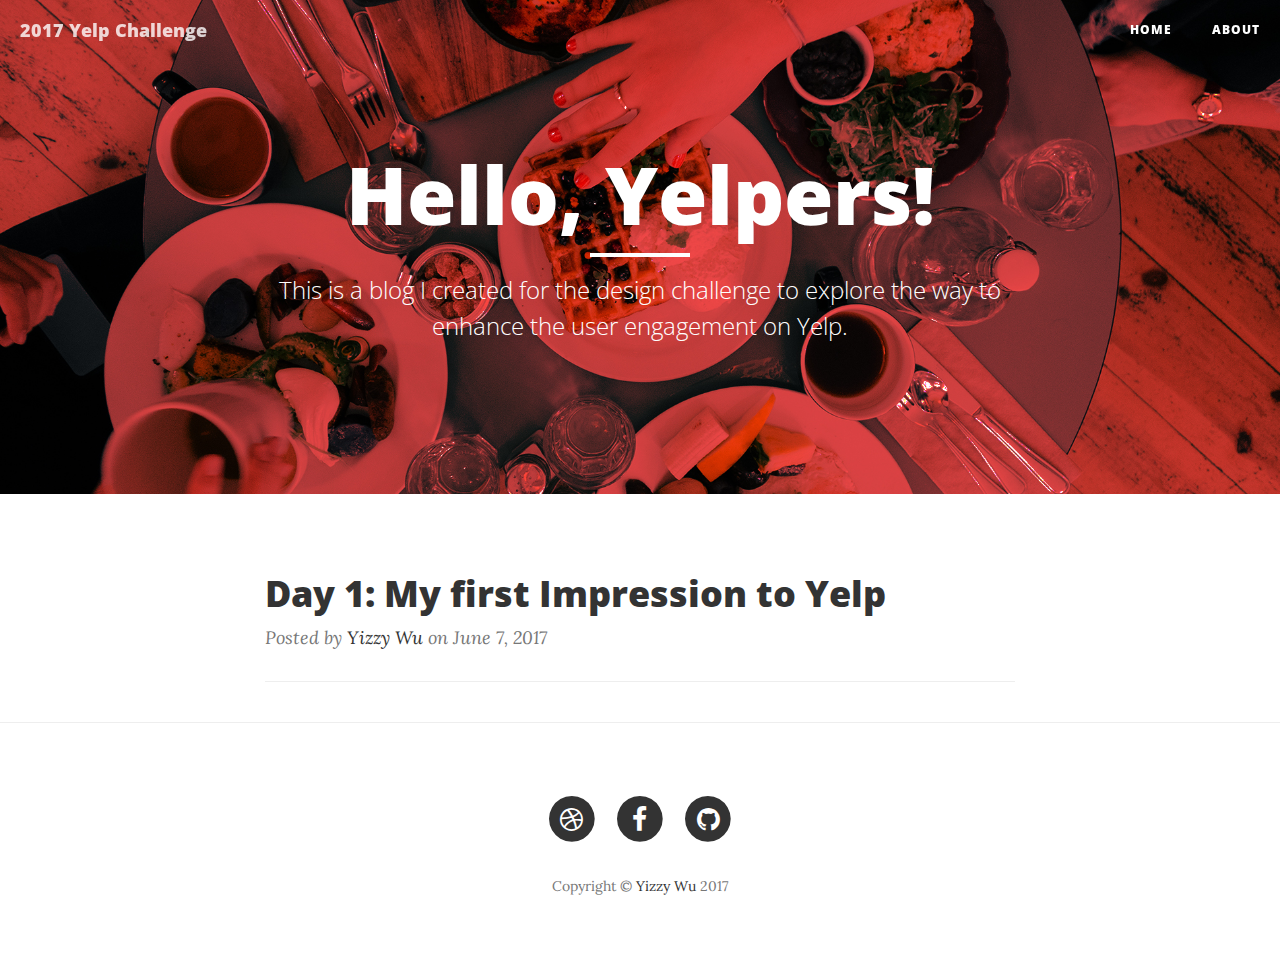
==== index.html @ 993daf28 "first commit and push + day1" ====
<!DOCTYPE html>
<html lang="en">

<head>

    <meta charset="utf-8">
    <meta http-equiv="X-UA-Compatible" content="IE=edge">
    <meta name="viewport" content="width=device-width, initial-scale=1">
    <meta name="description" content="">
    <meta name="author" content="">

    <title>Yizzy | Yelp Prodoct Design Challenge</title>

    <!-- Bootstrap Core CSS -->
    <link href="vendor/bootstrap/css/bootstrap.css" rel="stylesheet">

    <!-- Theme CSS -->
    <link href="css/clean-blog.css" rel="stylesheet">

    <!-- Custom Fonts -->
    <link href="vendor/font-awesome/css/font-awesome.min.css" rel="stylesheet" type="text/css">
    <link href='https://fonts.googleapis.com/css?family=Lora:400,700,400italic,700italic' rel='stylesheet' type='text/css'>
    <link href='https://fonts.googleapis.com/css?family=Open+Sans:300italic,400italic,600italic,700italic,800italic,400,300,600,700,800' rel='stylesheet' type='text/css'>

    <!-- HTML5 Shim and Respond.js IE8 support of HTML5 elements and media queries -->
    <!-- WARNING: Respond.js doesn't work if you view the page via file:// -->
    <!--[if lt IE 9]>
        <script src="https://oss.maxcdn.com/libs/html5shiv/3.7.0/html5shiv.js"></script>
        <script src="https://oss.maxcdn.com/libs/respond.js/1.4.2/respond.min.js"></script>
    <![endif]-->

</head>

<body>

    <!-- Navigation -->
    <nav class="navbar navbar-default navbar-custom navbar-fixed-top">
        <div class="container-fluid">
            <!-- Brand and toggle get grouped for better mobile display -->
            <div class="navbar-header page-scroll">
                <button type="button" class="navbar-toggle" data-toggle="collapse" data-target="#bs-example-navbar-collapse-1">
                    <span class="sr-only">Toggle navigation</span>
                    Menu <i class="fa fa-bars"></i>
                </button>
                <a class="navbar-brand" href="index.html">2017 Yelp Challenge</a>
            </div>

            <!-- Collect the nav links, forms, and other content for toggling -->
            <div class="collapse navbar-collapse" id="bs-example-navbar-collapse-1">
                <ul class="nav navbar-nav navbar-right">
                    <li>
                        <a href="index.html">Home</a>
                    </li>
                    <li>
                        <a href="about.html">About</a>
                    </li>
                </ul>
            </div>
            <!-- /.navbar-collapse -->
        </div>
        <!-- /.container -->
    </nav>

    <!-- Page Header -->
    <!-- Set your background image for this header on the line below. -->
    <header class="intro-header" style="background-image: url('img/home-bg.jpg')">
        <div class="container">
            <div class="row">
                <div class="col-lg-8 col-lg-offset-2 col-md-10 col-md-offset-1">
                    <div class="site-heading">
                        <h1>Hello, Yelpers!</h1>
                        <hr class="small">
                        <span class="subheading">This is a blog I created for the design challenge to explore the way to enhance the user engagement on Yelp.</span>
                    </div>
                </div>
            </div>
        </div>
    </header>

    <!-- Main Content -->
    <div class="container">
        <div class="row">
            <div class="col-lg-8 col-lg-offset-2 col-md-10 col-md-offset-1">
                <div class="post-preview">
                    <a href="post_d1.html">
                        <h2 class="post-title">
                            Day 1: My first Impression to Yelp
                        </h2>
                    </a>
                    <p class="post-meta">Posted by <a href="#">Yizzy Wu</a> on June 7, 2017</p>
                </div>
                <hr>
                <!-- Pager -->
<!--                 <ul class="pager">
                    <li class="next">
                        <a href="#">Older Posts &rarr;</a>
                    </li>
                </ul> -->
            </div>
        </div>
    </div>

    <hr>

    <!-- Footer -->
    <footer>
        <div class="container">
            <div class="row">
                <div class="col-lg-8 col-lg-offset-2 col-md-10 col-md-offset-1">
                    <ul class="list-inline text-center">
                        <li>
                            <a href="https://dribbble.com/easeinout" target="_blank">
                                <span class="fa-stack fa-lg">
                                    <i class="fa fa-circle fa-stack-2x"></i>
                                    <i class="fa fa-dribbble fa-stack-1x fa-inverse"></i>
                                </span>
                            </a>
                        </li>
                        <li>
                            <a href="https://www.facebook.com/wuzihyi" target="_blank">
                                <span class="fa-stack fa-lg">
                                    <i class="fa fa-circle fa-stack-2x"></i>
                                    <i class="fa fa-facebook fa-stack-1x fa-inverse"></i>
                                </span>
                            </a>
                        </li>
                        <li>
                            <a href="https://github.com/wutzui" target="_blank">
                                <span class="fa-stack fa-lg">
                                    <i class="fa fa-circle fa-stack-2x"></i>
                                    <i class="fa fa-github fa-stack-1x fa-inverse"></i>
                                </span>
                            </a>
                        </li>
                    </ul>
                    <p class="copyright text-muted">Copyright &copy; 
                    <a href="http://easeinout.com" target="_blank" style="text-decoration: none;">Yizzy Wu</a> 
                    2017</p>
                </div>
            </div>
        </div>
    </footer>

    <!-- jQuery -->
    <script src="vendor/jquery/jquery.min.js"></script>

    <!-- Bootstrap Core JavaScript -->
    <script src="vendor/bootstrap/js/bootstrap.min.js"></script>

    <!-- Contact Form JavaScript -->
    <script src="js/jqBootstrapValidation.js"></script>
    <script src="js/contact_me.js"></script>

    <!-- Theme JavaScript -->
    <script src="js/clean-blog.min.js"></script>

</body>

</html>
---- css/clean-blog.css ----
/*!
 * Start Bootstrap - Clean Blog v3.3.7+1 (http://startbootstrap.com/template-overviews/clean-blog)
 * Copyright 2013-2017 Start Bootstrap
 * Licensed under MIT (https://github.com/BlackrockDigital/startbootstrap/blob/gh-pages/LICENSE)
 */
body {
  font-family: 'Lora', 'Times New Roman', serif;
  font-size: 20px;
  color: #333333;
}
p {
  line-height: 1.5;
  margin: 30px 0;
}
p a {
  text-decoration: underline;
}
h1,
h2,
h3,
h4,
h5,
h6 {
  font-family: 'Open Sans', 'Helvetica Neue', Helvetica, Arial, sans-serif;
  font-weight: 800;
}
a {
  color: #333333;
}
a:hover,
a:focus {
  color: #ff2222;
}
a img:hover,
a img:focus {
  cursor: zoom-in;
}
blockquote {
  color: #777777;
  font-style: italic;
}
hr.small {
  max-width: 100px;
  margin: 15px auto;
  border-width: 4px;
  border-color: white;
}
.navbar-custom {
  position: absolute;
  top: 0;
  left: 0;
  width: 100%;
  z-index: 3;
  font-family: 'Open Sans', 'Helvetica Neue', Helvetica, Arial, sans-serif;
}
.navbar-custom .navbar-brand {
  font-weight: 800;
}
.navbar-custom .navbar-header .navbar-toggle {
  color: #777777;
  font-weight: 800;
  text-transform: uppercase;
  font-size: 12px;
}
.navbar-custom .nav li a {
  text-transform: uppercase;
  font-size: 12px;
  font-weight: 800;
  letter-spacing: 1px;
}
@media only screen and (min-width: 768px) {
  .navbar-custom {
    background: transparent;
    border-bottom: 1px solid transparent;
  }
  .navbar-custom .navbar-brand {
    color: white;
    padding: 20px;
  }
  .navbar-custom .navbar-brand:hover,
  .navbar-custom .navbar-brand:focus {
    color: rgba(255, 255, 255, 0.8);
  }
  .navbar-custom .nav li a {
    color: white;
    padding: 20px;
  }
  .navbar-custom .nav li a:hover,
  .navbar-custom .nav li a:focus {
    color: rgba(255, 255, 255, 0.8);
  }
  .navbar-custom .nav li ul.dropdown-menu a {
    color: #333333;
  }
  .navbar-custom .nav li ul.dropdown-menu a:hover,
  .navbar-custom .nav li ul.dropdown-menu a:focus {
    color: #ff2222;
  }
}
@media only screen and (min-width: 1170px) {
  .navbar-custom {
    -webkit-transition: background-color 0.3s;
    -moz-transition: background-color 0.3s;
    transition: background-color 0.3s;
    /* Force Hardware Acceleration in WebKit */
    -webkit-transform: translate3d(0, 0, 0);
    -moz-transform: translate3d(0, 0, 0);
    -ms-transform: translate3d(0, 0, 0);
    -o-transform: translate3d(0, 0, 0);
    transform: translate3d(0, 0, 0);
    -webkit-backface-visibility: hidden;
    backface-visibility: hidden;
  }
  .navbar-custom.is-fixed {
    /* when the user scrolls down, we hide the header right above the viewport */
    position: fixed;
    top: -61px;
    background-color: rgba(255, 255, 255, 0.9);
    border-bottom: 1px solid #f2f2f2;
    -webkit-transition: -webkit-transform 0.3s;
    -moz-transition: -moz-transform 0.3s;
    transition: transform 0.3s;
  }
  .navbar-custom.is-fixed .navbar-brand {
    color: #333333;
  }
  .navbar-custom.is-fixed .navbar-brand:hover,
  .navbar-custom.is-fixed .navbar-brand:focus {
    color: #ff2222;
  }
  .navbar-custom.is-fixed .nav li a {
    color: #333333;
  }
  .navbar-custom.is-fixed .nav li a:hover,
  .navbar-custom.is-fixed .nav li a:focus {
    color: #ff2222;
  }
  .navbar-custom.is-visible {
    /* if the user changes the scrolling direction, we show the header */
    -webkit-transform: translate3d(0, 100%, 0);
    -moz-transform: translate3d(0, 100%, 0);
    -ms-transform: translate3d(0, 100%, 0);
    -o-transform: translate3d(0, 100%, 0);
    transform: translate3d(0, 100%, 0);
  }
}
.intro-header {
  background-color: #777777;
  background: no-repeat center center;
  background-attachment: scroll;
  -webkit-background-size: cover;
  -moz-background-size: cover;
  background-size: cover;
  -o-background-size: cover;
  margin-bottom: 50px;
}
.intro-header .site-heading,
.intro-header .post-heading,
.intro-header .page-heading {
  padding: 100px 0 50px;
  color: white;
}
@media only screen and (min-width: 768px) {
  .intro-header .site-heading,
  .intro-header .post-heading,
  .intro-header .page-heading {
    padding: 150px 0;
  }
}
.intro-header .site-heading,
.intro-header .page-heading {
  text-align: center;
}
.intro-header .site-heading h1,
.intro-header .page-heading h1 {
  margin-top: 0;
  font-size: 50px;
}
.intro-header .site-heading .subheading,
.intro-header .page-heading .subheading {
  font-size: 24px;
  line-height: 1.5;
  display: block;
  font-family: 'Open Sans', 'Helvetica Neue', Helvetica, Arial, sans-serif;
  font-weight: 300;
  margin: 10px 0 0;
}
@media only screen and (min-width: 768px) {
  .intro-header .site-heading h1,
  .intro-header .page-heading h1 {
    font-size: 80px;
  }
}
.intro-header .post-heading h1 {
  font-size: 35px;
}
.intro-header .post-heading .subheading,
.intro-header .post-heading .meta {
  line-height: 1.4;
  display: block;
}
.intro-header .post-heading .subheading {
  font-family: 'Open Sans', 'Helvetica Neue', Helvetica, Arial, sans-serif;
  font-size: 22px;
  margin: 10px 0 30px;
  font-weight: 600;
}
.intro-header .post-heading .meta {
  font-family: 'Lora', 'Times New Roman', serif;
  font-style: italic;
  font-weight: 300;
  font-size: 20px;
}
.intro-header .post-heading .meta a {
  color: white;
}
@media only screen and (min-width: 768px) {
  .intro-header .post-heading h1 {
    font-size: 55px;
  }
  .intro-header .post-heading .subheading {
    font-size: 24px;
  }
}
.post-preview > a {
  color: #333333;
}
.post-preview > a:hover,
.post-preview > a:focus {
  text-decoration: none;
  color: #ff2222;
}
.post-preview > a > .post-title {
  font-size: 30px;
  margin-top: 30px;
  margin-bottom: 10px;
}
.post-preview > a > .post-subtitle {
  margin: 0;
  font-weight: 300;
  margin-bottom: 10px;
}
.post-preview > .post-meta {
  color: #777777;
  font-size: 18px;
  font-style: italic;
  margin-top: 0;
}
.post-preview > .post-meta > a {
  text-decoration: none;
  color: #333333;
}
.post-preview > .post-meta > a:hover,
.post-preview > .post-meta > a:focus {
  color: #ff2222;
  text-decoration: underline;
}
@media only screen and (min-width: 768px) {
  .post-preview > a > .post-title {
    font-size: 36px;
  }
}
.section-heading {
  font-size: 36px;
  margin-top: 60px;
  font-weight: 700;
}
.caption {
  text-align: center;
  font-size: 14px;
  padding: 10px;
  font-style: italic;
  margin: 0;
  display: block;
  border-bottom-right-radius: 5px;
  border-bottom-left-radius: 5px;
}
footer {
  padding: 50px 0 65px;
}
footer .list-inline {
  margin: 0;
  padding: 0;
}
footer .copyright {
  font-size: 14px;
  text-align: center;
  margin-bottom: 0;
}
.floating-label-form-group {
  font-size: 14px;
  position: relative;
  margin-bottom: 0;
  padding-bottom: 0.5em;
  border-bottom: 1px solid #eeeeee;
}
.floating-label-form-group input,
.floating-label-form-group textarea {
  z-index: 1;
  position: relative;
  padding-right: 0;
  padding-left: 0;
  border: none;
  border-radius: 0;
  font-size: 1.5em;
  background: none;
  box-shadow: none !important;
  resize: none;
}
.floating-label-form-group label {
  display: block;
  z-index: 0;
  position: relative;
  top: 2em;
  margin: 0;
  font-size: 0.85em;
  line-height: 1.764705882em;
  vertical-align: middle;
  vertical-align: baseline;
  opacity: 0;
  -webkit-transition: top 0.3s ease,opacity 0.3s ease;
  -moz-transition: top 0.3s ease,opacity 0.3s ease;
  -ms-transition: top 0.3s ease,opacity 0.3s ease;
  transition: top 0.3s ease,opacity 0.3s ease;
}
.floating-label-form-group::not(:first-child) {
  padding-left: 14px;
  border-left: 1px solid #eeeeee;
}
.floating-label-form-group-with-value label {
  top: 0;
  opacity: 1;
}
.floating-label-form-group-with-focus label {
  color: #0085A1;
}
form .row:first-child .floating-label-form-group {
  border-top: 1px solid #eeeeee;
}
.btn {
  font-family: 'Open Sans', 'Helvetica Neue', Helvetica, Arial, sans-serif;
  text-transform: uppercase;
  font-size: 14px;
  font-weight: 800;
  letter-spacing: 1px;
  border-radius: 0;
  padding: 15px 25px;
}
.btn-lg {
  font-size: 16px;
  padding: 25px 35px;
}
.btn-default:hover,
.btn-default:focus {
  background-color: #ff2222;
  border: 1px solid #ff2222;
  color: white;
}
.pager {
  margin: 20px 0 0;
}
.pager li > a,
.pager li > span {
  font-family: 'Open Sans', 'Helvetica Neue', Helvetica, Arial, sans-serif;
  text-transform: uppercase;
  font-size: 14px;
  font-weight: 800;
  letter-spacing: 1px;
  padding: 15px 25px;
  background-color: white;
  border-radius: 0;
}
.pager li > a:hover,
.pager li > a:focus {
  color: white;
  background-color: #ff2222;
  border: 1px solid #ff2222;
}
.pager .disabled > a,
.pager .disabled > a:hover,
.pager .disabled > a:focus,
.pager .disabled > span {
  color: #777777;
  background-color: #333333;
  cursor: not-allowed;
}
::-moz-selection {
  color: white;
  text-shadow: none;
  background: #0085A1;
}
::selection {
  color: white;
  text-shadow: none;
  background: #0085A1;
}
img::selection {
  color: white;
  background: transparent;
}
img::-moz-selection {
  color: white;
  background: transparent;
}
body {
  -webkit-tap-highlight-color: #0085A1;
}
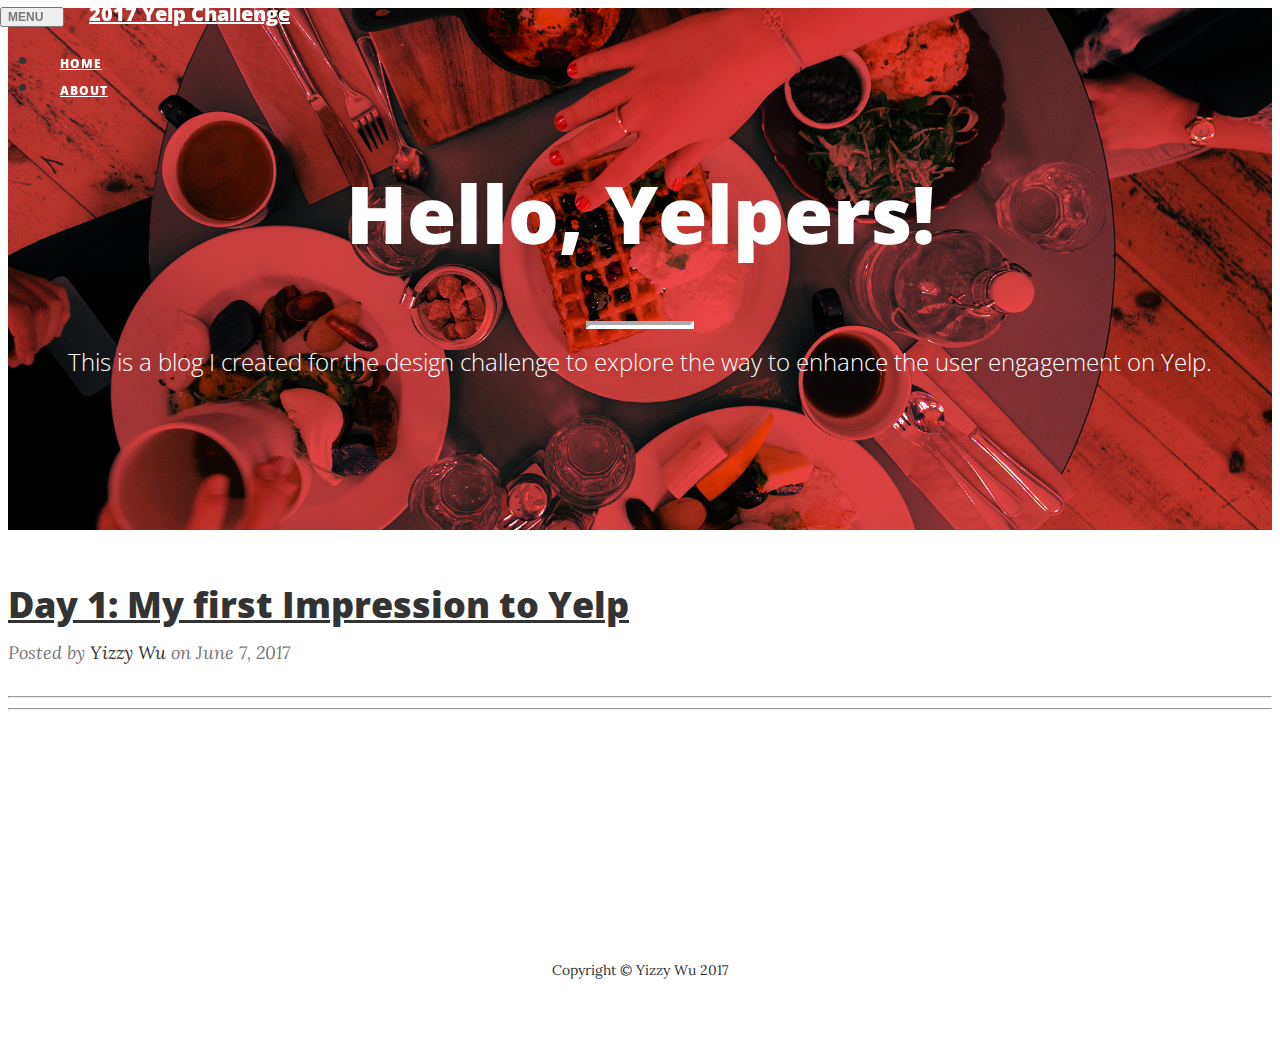
==== commit a93a6c4d: "deleted unnecessary files" ====
--- a/index.html
+++ b/index.html
@@ -147,10 +147,6 @@
     <!-- Bootstrap Core JavaScript -->
     <script src="vendor/bootstrap/js/bootstrap.min.js"></script>
 
-    <!-- Contact Form JavaScript -->
-    <script src="js/jqBootstrapValidation.js"></script>
-    <script src="js/contact_me.js"></script>
-
     <!-- Theme JavaScript -->
     <script src="js/clean-blog.min.js"></script>
 
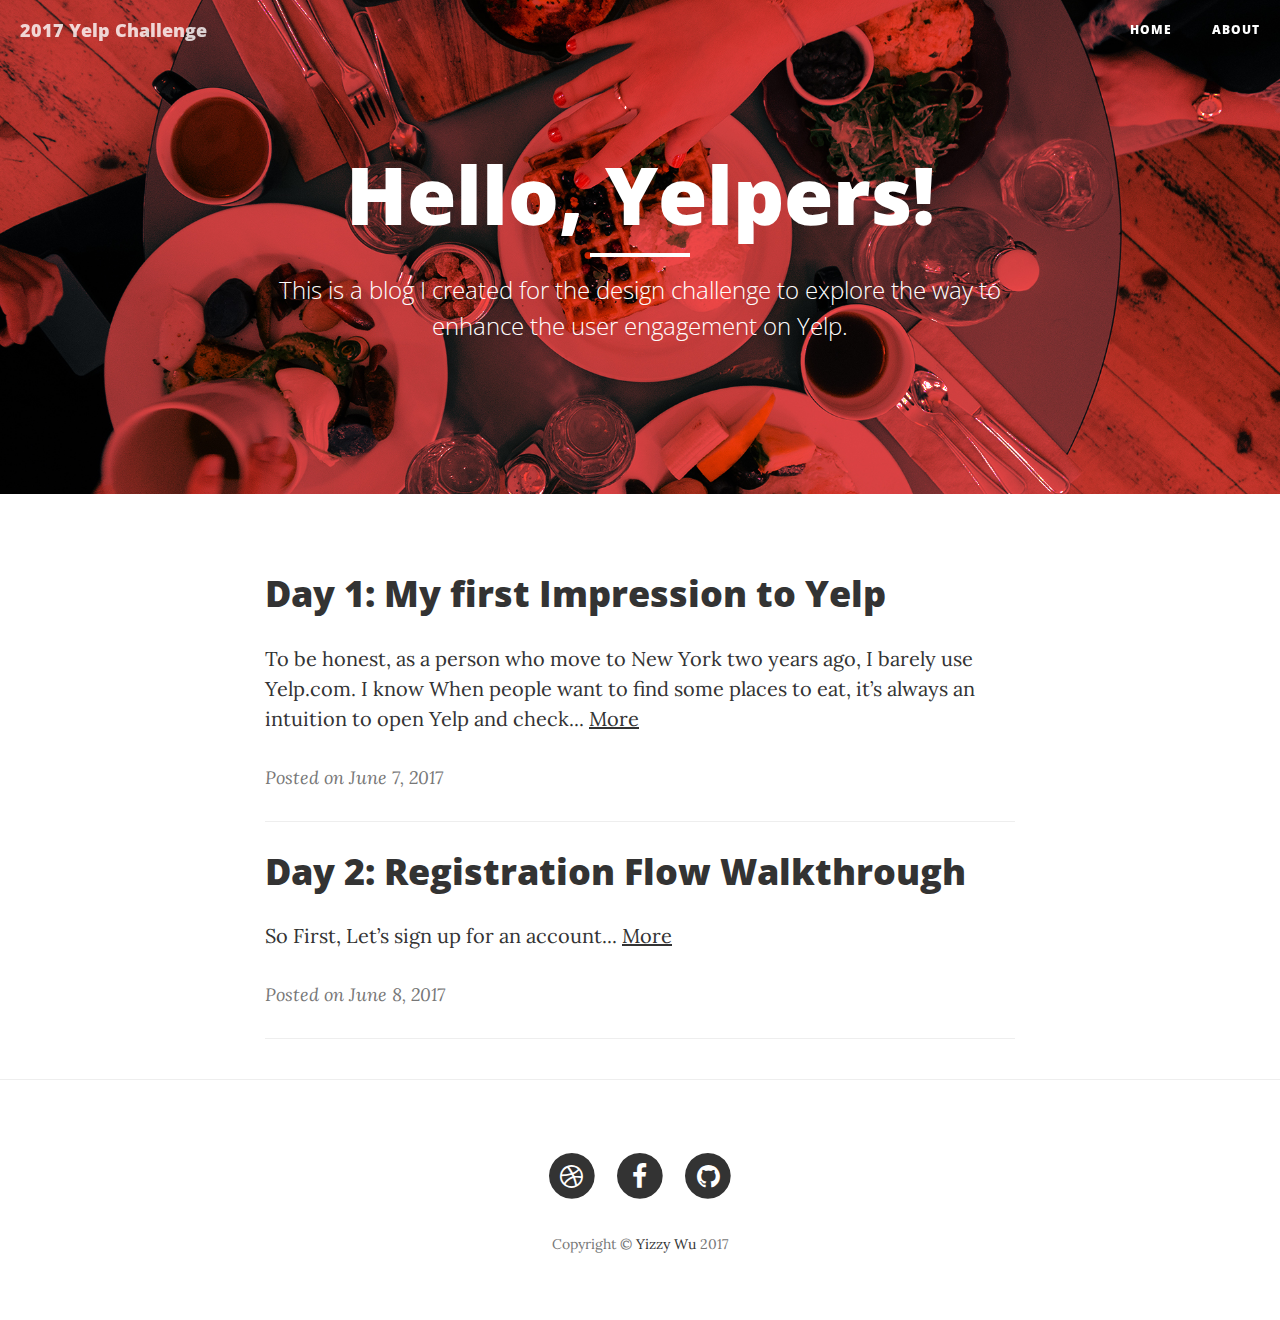
==== commit 34865729: "fixed index.html: missing link to css" ====
--- a/index.html
+++ b/index.html
@@ -12,7 +12,7 @@
     <title>Yizzy | Yelp Prodoct Design Challenge</title>
 
     <!-- Bootstrap Core CSS -->
-    <link href="vendor/bootstrap/css/bootstrap.css" rel="stylesheet">
+    <link href="vendor/bootstrap/css/bootstrap.min.css" rel="stylesheet">
 
     <!-- Theme CSS -->
     <link href="css/clean-blog.css" rel="stylesheet">
@@ -87,7 +87,18 @@
                             Day 1: My first Impression to Yelp
                         </h2>
                     </a>
-                    <p class="post-meta">Posted by <a href="#">Yizzy Wu</a> on June 7, 2017</p>
+                    <p>To be honest, as a person who move to New York two years ago, I barely use Yelp.com. I know When people want to find some places to eat, it’s always an intuition to open Yelp and check... <a href="post_d1.html">More</a></p>
+                    <p class="post-meta">Posted on June 7, 2017</p>
+                </div>
+                <hr>
+                <div class="post-preview">
+                    <a href="post_d2.html">
+                        <h2 class="post-title">
+                            Day 2: Registration Flow Walkthrough
+                        </h2>
+                    </a>
+                    <p>So First, Let’s sign up for an account... <a href="post_d2.html">More</a></p>
+                    <p class="post-meta">Posted on June 8, 2017</p>
                 </div>
                 <hr>
                 <!-- Pager -->
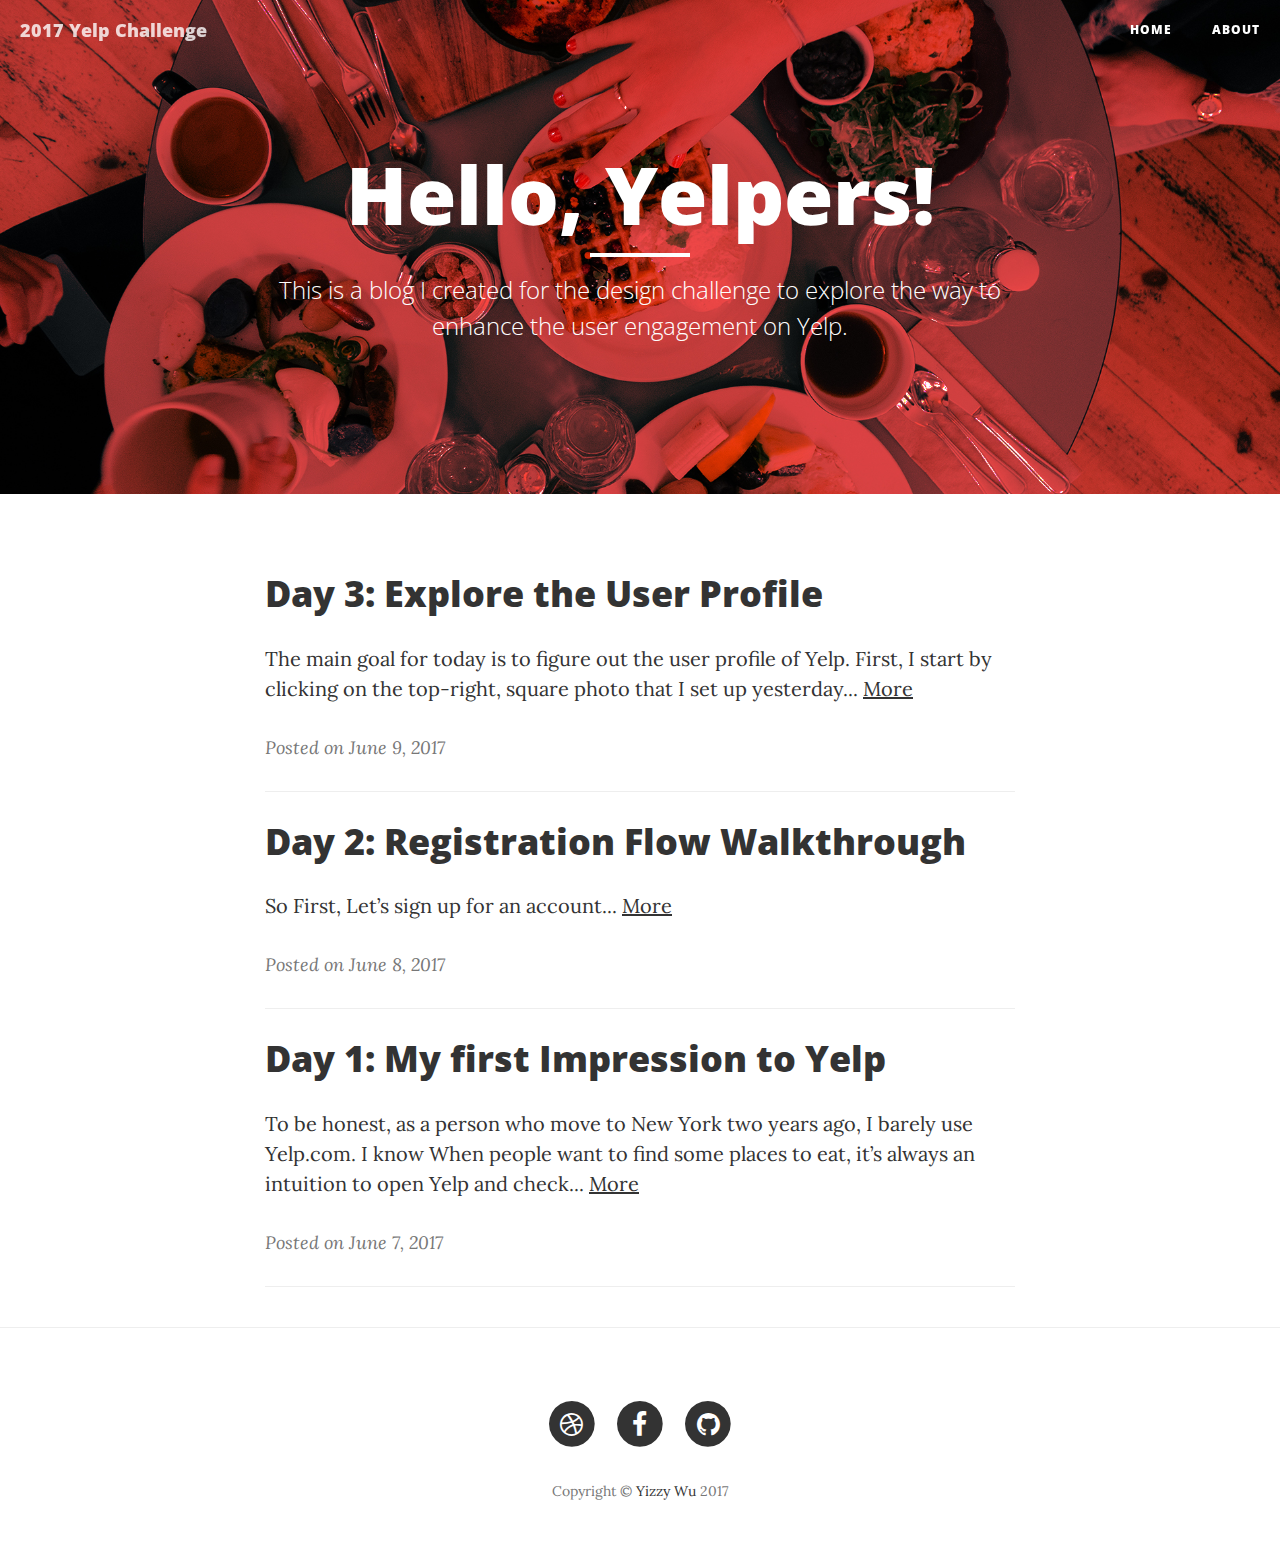
==== commit 2a94ec28: "added day3" ====
--- a/index.html
+++ b/index.html
@@ -82,13 +82,13 @@
         <div class="row">
             <div class="col-lg-8 col-lg-offset-2 col-md-10 col-md-offset-1">
                 <div class="post-preview">
-                    <a href="post_d1.html">
+                    <a href="post_d3.html">
                         <h2 class="post-title">
-                            Day 1: My first Impression to Yelp
+                            Day 3: Explore the User Profile
                         </h2>
                     </a>
-                    <p>To be honest, as a person who move to New York two years ago, I barely use Yelp.com. I know When people want to find some places to eat, it’s always an intuition to open Yelp and check... <a href="post_d1.html">More</a></p>
-                    <p class="post-meta">Posted on June 7, 2017</p>
+                    <p>The main goal for today is to figure out the user profile of Yelp. First, I start by clicking on the top-right, square photo that I set up yesterday... <a href="post_d3.html">More</a></p>
+                    <p class="post-meta">Posted on June 9, 2017</p>
                 </div>
                 <hr>
                 <div class="post-preview">
@@ -99,6 +99,16 @@
                     </a>
                     <p>So First, Let’s sign up for an account... <a href="post_d2.html">More</a></p>
                     <p class="post-meta">Posted on June 8, 2017</p>
+                </div>
+                <hr>
+                <div class="post-preview">
+                    <a href="post_d1.html">
+                        <h2 class="post-title">
+                            Day 1: My first Impression to Yelp
+                        </h2>
+                    </a>
+                    <p>To be honest, as a person who move to New York two years ago, I barely use Yelp.com. I know When people want to find some places to eat, it’s always an intuition to open Yelp and check... <a href="post_d1.html">More</a></p>
+                    <p class="post-meta">Posted on June 7, 2017</p>
                 </div>
                 <hr>
                 <!-- Pager -->
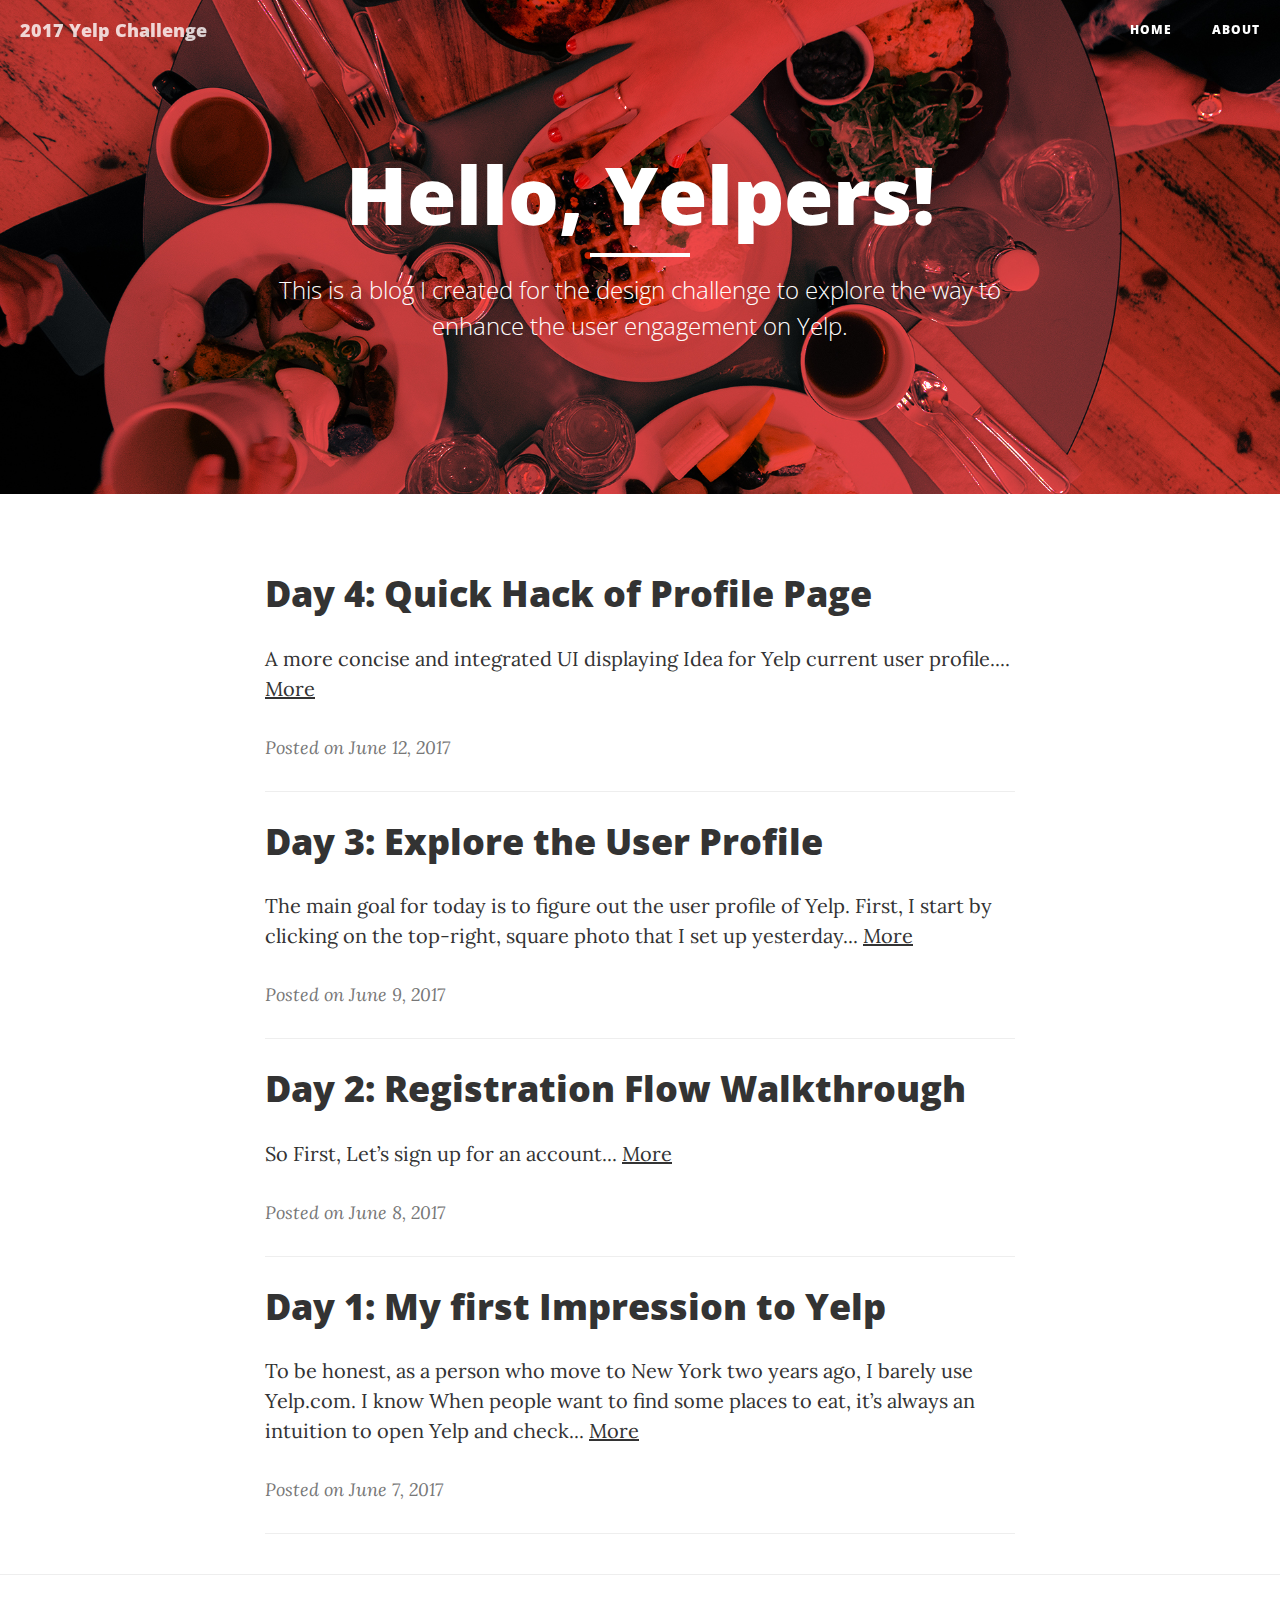
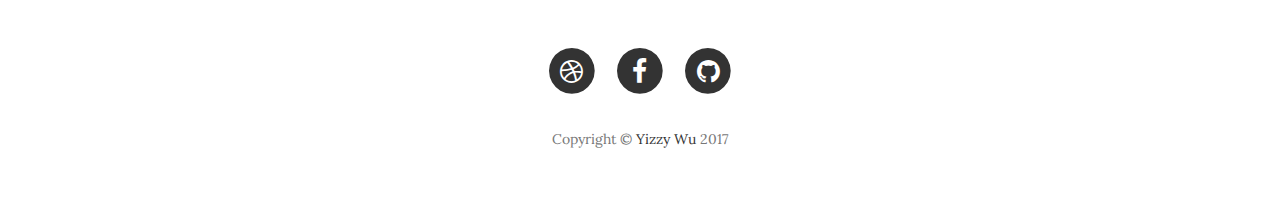
==== commit da63269d: "updated index.html with D4" ====
--- a/index.html
+++ b/index.html
@@ -81,6 +81,16 @@
     <div class="container">
         <div class="row">
             <div class="col-lg-8 col-lg-offset-2 col-md-10 col-md-offset-1">
+                <div class="post-preview">
+                    <a href="post_d3.html">
+                        <h2 class="post-title">
+                            Day 4: Quick Hack of Profile Page
+                        </h2>
+                    </a>
+                    <p>A more concise and integrated UI displaying Idea for Yelp current user profile.... <a href="post_d4.html">More</a></p>
+                    <p class="post-meta">Posted on June 12, 2017</p>
+                </div>
+                <hr>
                 <div class="post-preview">
                     <a href="post_d3.html">
                         <h2 class="post-title">
